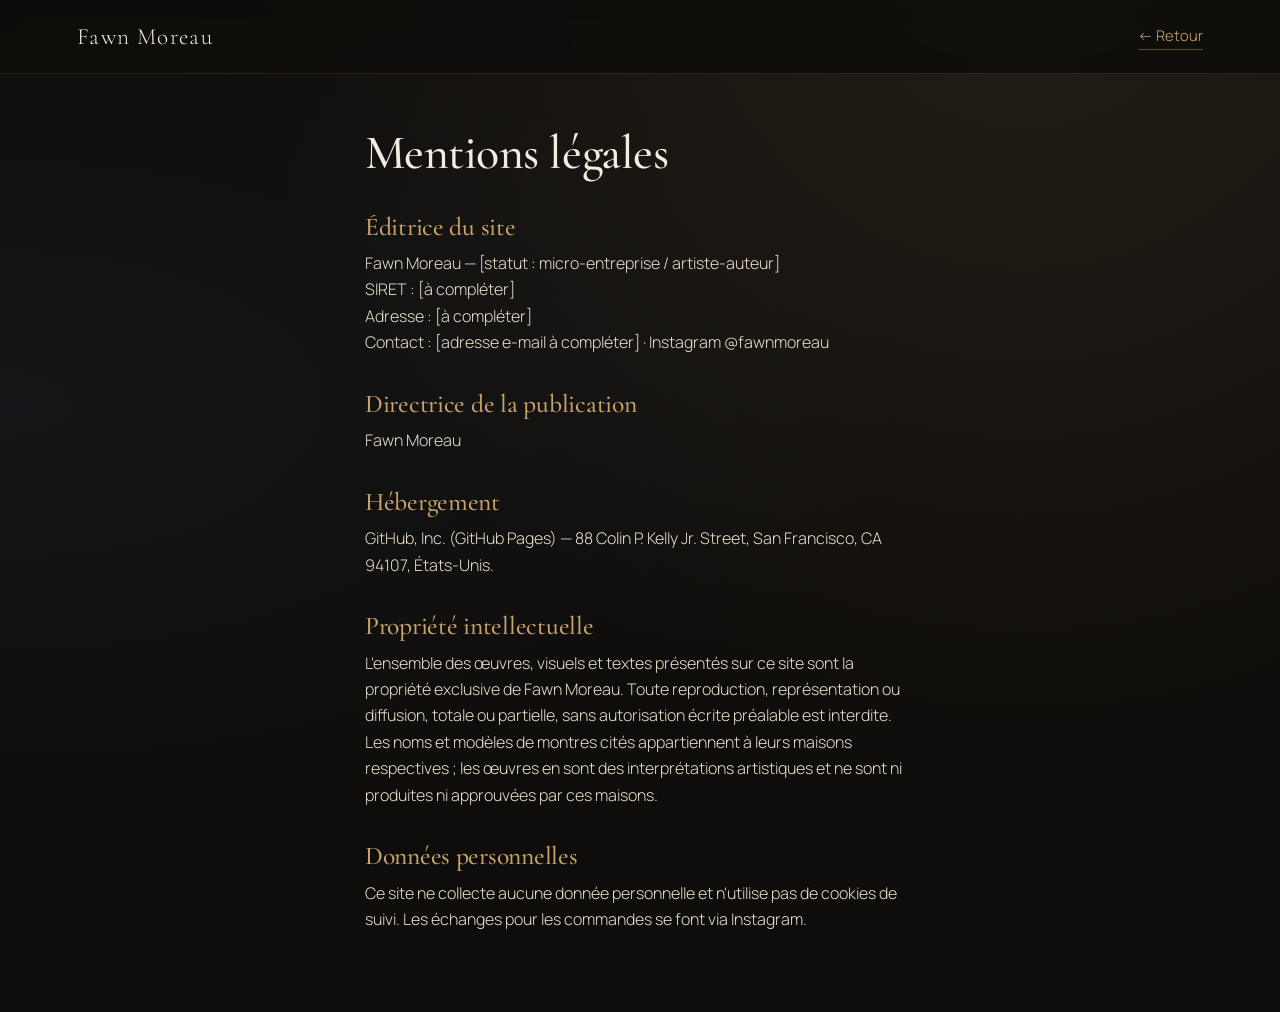
==== mentions-legales.html @ d0f55d81 "Site vitrine Fawn Moreau — première version Co-Authored-By: Claude Opus 5.5 <noreply@anthropic.com> " ====
<!DOCTYPE html>
<html lang="fr">
<head>
<meta charset="utf-8">
<meta name="viewport" content="width=device-width, initial-scale=1">
<title>Mentions légales — Fawn Moreau</title>
<meta name="robots" content="noindex">
<link rel="icon" href="favicon.svg" type="image/svg+xml">
<link href="https://fonts.googleapis.com/css2?family=Cormorant+Garamond:wght@500&family=Manrope:wght@300;400&display=swap" rel="stylesheet">
<link rel="stylesheet" href="style.css">
<style>.legal{max-width:44rem;margin:auto;padding:8rem 6vw 5rem}.legal h1{font-size:3rem;margin-bottom:2rem}.legal h2{font-size:1.6rem;margin:2.2rem 0 .6rem;color:var(--gold)}.legal p{color:var(--cream)}</style>
</head>
<body>
<header class="nav scrolled"><a href="index.html" class="brand">Fawn Moreau</a><a href="index.html" class="link">← Retour</a></header>
<main class="legal">
  <h1>Mentions légales</h1>

  <h2>Éditrice du site</h2>
  <p>Fawn Moreau — [statut : micro-entreprise / artiste-auteur]<br>
  SIRET : [à compléter]<br>
  Adresse : [à compléter]<br>
  Contact : [adresse e-mail à compléter] · Instagram @fawnmoreau</p>

  <h2>Directrice de la publication</h2>
  <p>Fawn Moreau</p>

  <h2>Hébergement</h2>
  <p>GitHub, Inc. (GitHub Pages) — 88 Colin P. Kelly Jr. Street, San Francisco, CA 94107, États-Unis.</p>

  <h2>Propriété intellectuelle</h2>
  <p>L'ensemble des œuvres, visuels et textes présentés sur ce site sont la propriété exclusive de Fawn Moreau. Toute reproduction, représentation ou diffusion, totale ou partielle, sans autorisation écrite préalable est interdite. Les noms et modèles de montres cités appartiennent à leurs maisons respectives ; les œuvres en sont des interprétations artistiques et ne sont ni produites ni approuvées par ces maisons.</p>

  <h2>Données personnelles</h2>
  <p>Ce site ne collecte aucune donnée personnelle et n'utilise pas de cookies de suivi. Les échanges pour les commandes se font via Instagram.</p>
</main>
</body>
</html>
---- style.css ----
:root{
  --ink:#0f0d0b; --night:#141a24; --paper:#f3ece0; --cream:#e9dfcd; --gold:#c9a46a; --muted:#a59a88;
  --serif:"Cormorant Garamond",Georgia,serif; --sans:"Manrope",system-ui,sans-serif;
}
*{box-sizing:border-box;margin:0;padding:0}
html{scroll-behavior:smooth;scroll-padding-top:72px}
body{background:var(--ink);color:var(--paper);font-family:var(--sans);font-weight:300;line-height:1.65;-webkit-font-smoothing:antialiased;
  background-image:radial-gradient(ellipse at 80% -10%,rgba(201,164,106,.12),transparent 55%),radial-gradient(ellipse at 0% 40%,rgba(60,80,120,.12),transparent 50%)}
a{color:inherit;text-decoration:none}
em{font-style:italic;color:var(--gold)}
h1,h2,h3{font-family:var(--serif);font-weight:500;line-height:1.05;letter-spacing:-.01em}
.eyebrow{font-size:.72rem;letter-spacing:.28em;text-transform:uppercase;color:var(--gold);margin-bottom:1rem}
.center{text-align:center}

/* NAV */
.nav{position:fixed;inset:0 0 auto;z-index:20;display:flex;align-items:center;justify-content:space-between;padding:1.1rem 6vw;transition:.3s}
.nav.scrolled{background:rgba(15,13,11,.86);backdrop-filter:blur(10px);border-bottom:1px solid rgba(201,164,106,.15)}
.brand{font-family:var(--serif);font-size:1.45rem;letter-spacing:.06em}
.links{display:flex;gap:2rem;align-items:center;font-size:.86rem}
.links a{opacity:.8;transition:.2s}.links a:hover{opacity:1;color:var(--gold)}
.pill{border:1px solid var(--gold);padding:.45rem 1.1rem;border-radius:99px;opacity:1!important;color:var(--gold)}
.burger{display:none;background:none;border:0;width:30px;height:20px;position:relative;cursor:pointer}
.burger span{position:absolute;left:0;right:0;height:1.5px;background:var(--paper)}
.burger span:first-child{top:5px}.burger span:last-child{bottom:5px}

/* HERO */
.hero{min-height:100svh;display:grid;grid-template-columns:1.1fr .9fr;align-items:center;gap:4vw;padding:7rem 6vw 4rem}
.hero h1{font-size:clamp(3.2rem,8vw,7rem);margin-bottom:1.6rem}
.lead{max-width:34rem;color:var(--cream);font-size:1.05rem}
.cta{display:flex;gap:1rem;flex-wrap:wrap;margin-top:2.2rem}
.cta.center{justify-content:center}
.btn{display:inline-block;background:var(--gold);color:var(--ink);padding:.95rem 1.8rem;border-radius:99px;font-weight:500;font-size:.9rem;transition:.25s}
.btn:hover{transform:translateY(-2px);box-shadow:0 10px 30px rgba(201,164,106,.25)}
.btn.ghost{background:transparent;color:var(--paper);border:1px solid rgba(243,236,224,.35)}
.hero-art{display:flex;justify-content:center}
.hero-art svg{width:min(100%,430px);height:auto;filter:drop-shadow(0 40px 60px rgba(0,0,0,.6));animation:float 9s ease-in-out infinite}
@keyframes float{50%{transform:translateY(-12px) rotate(-1.5deg)}}

/* SECTIONS */
.section{padding:7rem 6vw;opacity:0;transform:translateY(24px);transition:opacity .9s,transform .9s}
.section.in{opacity:1;transform:none}
.section-head{max-width:40rem;margin-bottom:3.5rem}
.section-head h2,.about h2{font-size:clamp(2.4rem,5vw,3.8rem);margin-bottom:1.2rem}
.section-head p:not(.eyebrow){color:var(--cream)}

/* GRID */
.grid{display:grid;grid-template-columns:repeat(auto-fill,minmax(250px,1fr));gap:2.6rem 2rem}
.card .frame{position:relative;aspect-ratio:3/4;border-radius:4px;overflow:hidden;display:grid;place-items:center;
  background:radial-gradient(circle at 50% 35%,color-mix(in srgb,var(--bg) 70%,#fff 8%),var(--bg));
  box-shadow:0 20px 40px rgba(0,0,0,.35);transition:transform .5s}
.card .frame img{width:100%;height:100%;object-fit:cover}
.card .dial{width:78%}
.card:hover .frame{transform:translateY(-6px)}
.card h3{font-size:1.45rem;margin-top:1.1rem}
.card p{font-size:.8rem;color:var(--muted);letter-spacing:.06em}
.badge{position:absolute;top:.8rem;left:.8rem;font-size:.66rem;letter-spacing:.14em;text-transform:uppercase;padding:.3rem .7rem;border-radius:99px;background:rgba(15,13,11,.7);backdrop-filter:blur(6px)}
.badge.dispo{color:#b9e3b0}.badge.vendu{color:var(--muted)}

/* SAISONS */
.saisons{background:linear-gradient(180deg,transparent,rgba(20,26,36,.7),transparent)}
.seasons{display:grid;grid-template-columns:repeat(4,1fr);gap:1.2rem;margin-bottom:2.5rem}
.season{position:relative;aspect-ratio:2/3;border-radius:4px;overflow:hidden;display:grid;place-items:center;background:var(--bg);transition:.4s}
.season svg{width:80%}.season img{width:100%;height:100%;object-fit:cover}
.season span{position:absolute;bottom:1rem;left:0;right:0;text-align:center;font-family:var(--serif);font-size:1.6rem;font-style:italic}
.season:hover{transform:scale(1.02)}
.link{color:var(--gold);border-bottom:1px solid rgba(201,164,106,.4);padding-bottom:2px;font-size:.92rem}

/* CARNET */
.carnet{background:var(--paper);color:var(--ink)}
.carnet .section-head p:not(.eyebrow){color:#4a4136}
.carnet .eyebrow{color:#9b7a44}
.ribbon{display:grid;grid-template-columns:repeat(auto-fill,minmax(260px,1fr));border-top:1px solid #d6cab4}
.page{display:flex;align-items:baseline;gap:1rem;padding:1.1rem .4rem;border-bottom:1px solid #d6cab4;transition:.25s}
.page .num{font-size:.72rem;color:#9b7a44;letter-spacing:.1em}
.page .name{font-family:var(--serif);font-size:1.35rem;flex:1}
.page .arrow{opacity:0;transition:.25s}
.page:hover{padding-left:1rem;background:#ebe2d2}.page:hover .arrow{opacity:1}

/* ABOUT */
.about-grid{display:grid;grid-template-columns:.8fr 1.2fr;gap:5vw;align-items:center;max-width:1100px;margin:auto}
.about-photo{aspect-ratio:4/5;border-radius:4px;background:linear-gradient(160deg,#2a2219,#0f0d0b);display:grid;place-items:center;border:1px solid rgba(201,164,106,.2);overflow:hidden}
.about-photo img{width:100%;height:100%;object-fit:cover}
.about-photo span{font-family:var(--serif);font-size:5rem;color:var(--gold);opacity:.5}
.about p:not(.eyebrow){color:var(--cream);margin-bottom:1.1rem}

/* REFS */
.refs{padding-top:3rem}
.ref-list{list-style:none;display:grid;grid-template-columns:repeat(3,1fr);gap:1px;background:rgba(201,164,106,.18);border:1px solid rgba(201,164,106,.18);max-width:1100px;margin:auto}
.ref-list li{background:var(--ink);padding:2rem 1.6rem;text-align:center}
.ref-list strong{display:block;font-family:var(--serif);font-weight:500;font-size:1.5rem}
.ref-list span{font-size:.8rem;color:var(--muted)}

/* OFFERS */
.offers{display:grid;grid-template-columns:repeat(3,1fr);gap:1.5rem;max-width:1100px}
.offer{border:1px solid rgba(243,236,224,.14);border-radius:6px;padding:2.4rem 2rem;transition:.3s}
.offer:hover{border-color:var(--gold)}
.offer.featured{background:linear-gradient(170deg,rgba(201,164,106,.14),transparent)}
.offer .tech{font-size:.7rem;letter-spacing:.24em;text-transform:uppercase;color:var(--gold)}
.offer h3{font-size:2rem;margin:.4rem 0 .2rem}
.offer .fmt{color:var(--muted);font-size:.85rem}
.offer .price{font-family:var(--serif);font-size:3rem;margin:1.2rem 0 .6rem;color:var(--paper)}
.offer .desc{font-size:.9rem;color:var(--cream)}
.steps{list-style:none;display:grid;grid-template-columns:repeat(3,1fr);gap:1.5rem;margin-top:3rem;max-width:1100px;color:var(--cream);font-size:.92rem}
.steps span{display:inline-grid;place-items:center;width:1.9rem;height:1.9rem;border:1px solid var(--gold);color:var(--gold);border-radius:50%;margin-right:.7rem;font-size:.8rem}

/* COMMANDER */
.commander{text-align:center;padding:8rem 6vw}
.commander h2{font-size:clamp(2.6rem,6vw,4.6rem);margin-bottom:1rem}
.commander p{color:var(--cream);max-width:32rem;margin:auto}

/* FOOTER */
.footer{text-align:center;padding:3rem 6vw 4rem;border-top:1px solid rgba(201,164,106,.15);font-size:.85rem;color:var(--muted)}
.footer .brand{color:var(--paper);margin-bottom:.3rem}
.footer a{color:var(--cream)}.footer a:hover{color:var(--gold)}
.small{font-size:.72rem;margin-top:1rem}

/* MOBILE */
@media (max-width:860px){
  .burger{display:block;z-index:2}
  .links{position:fixed;inset:0;flex-direction:column;justify-content:center;gap:1.8rem;font-size:1.3rem;background:rgba(15,13,11,.97);opacity:0;pointer-events:none;transition:.3s}
  .links.open{opacity:1;pointer-events:auto}
  .hero{grid-template-columns:1fr;text-align:left;padding-top:6.5rem;min-height:auto}
  .hero-art{order:-1}.hero-art svg{width:62%}
  .section{padding:5rem 6vw}
  .seasons{grid-template-columns:repeat(2,1fr)}
  .about-grid,.offers,.steps,.ref-list{grid-template-columns:1fr}
  .grid{grid-template-columns:repeat(2,1fr);gap:1.6rem 1rem}
  .card h3{font-size:1.15rem}
}
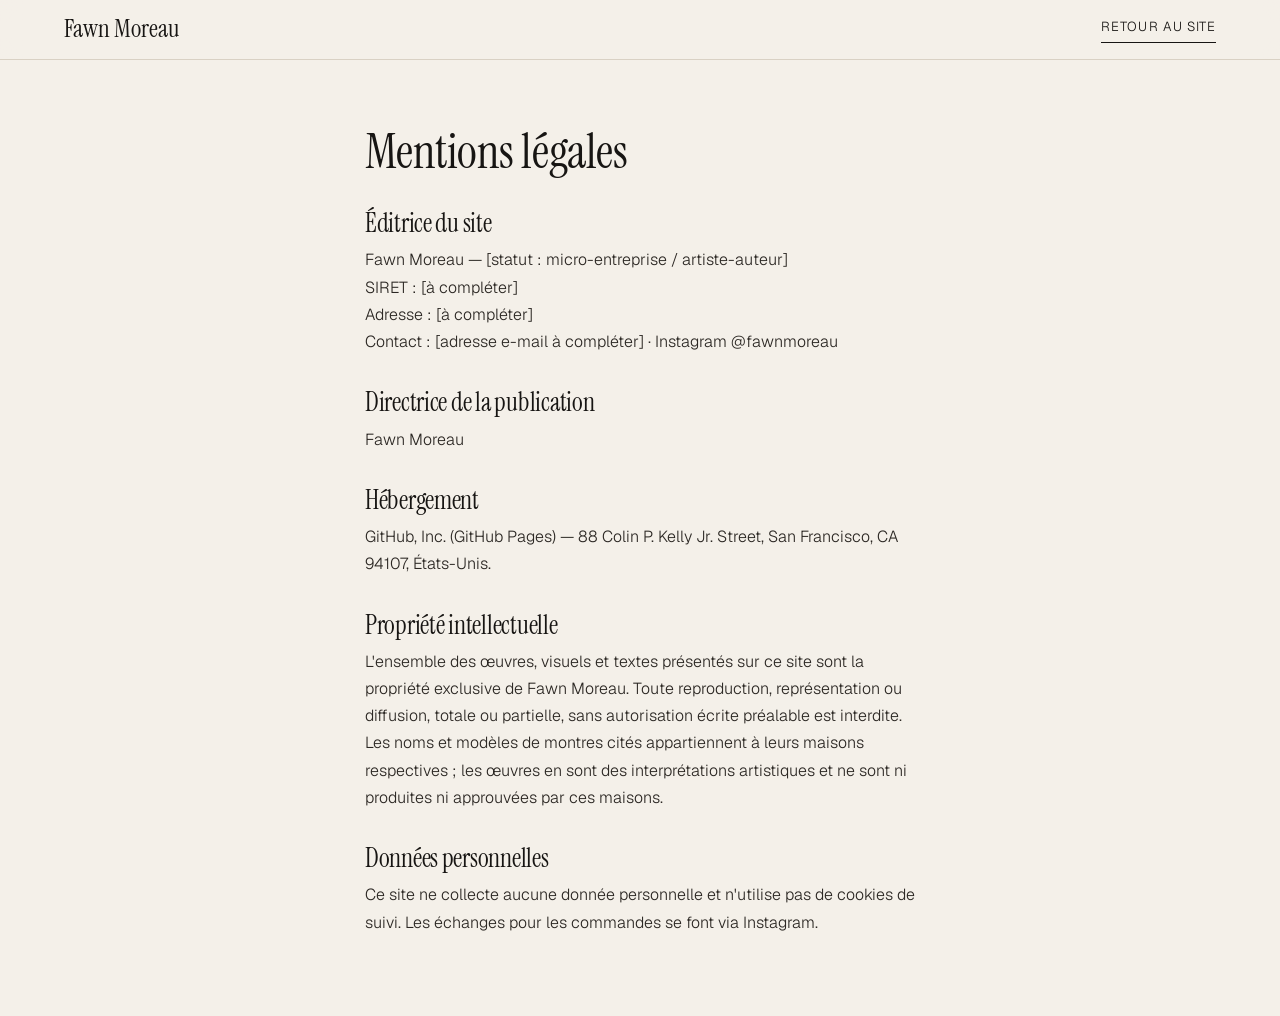
==== commit de52e070: "Refonte : vraies images, première personne, sur-mesure au centre, nouvelle typo Co-Authored-By: Clau" ====
--- a/mentions-legales.html
+++ b/mentions-legales.html
@@ -6,12 +6,13 @@
 <title>Mentions légales — Fawn Moreau</title>
 <meta name="robots" content="noindex">
 <link rel="icon" href="favicon.svg" type="image/svg+xml">
-<link href="https://fonts.googleapis.com/css2?family=Cormorant+Garamond:wght@500&family=Manrope:wght@300;400&display=swap" rel="stylesheet">
+<link rel="preload" href="fonts/instrument-serif-latin-400-normal.woff2" as="font" type="font/woff2" crossorigin>
+<link rel="stylesheet" href="fonts/fonts.css">
 <link rel="stylesheet" href="style.css">
-<style>.legal{max-width:44rem;margin:auto;padding:8rem 6vw 5rem}.legal h1{font-size:3rem;margin-bottom:2rem}.legal h2{font-size:1.6rem;margin:2.2rem 0 .6rem;color:var(--gold)}.legal p{color:var(--cream)}</style>
+<style>.legal{max-width:44rem;margin:auto;padding:8rem 6vw 5rem}.legal h1{font-size:3rem;margin-bottom:2rem}.legal h2{font-size:1.6rem;margin:2.2rem 0 .6rem;color:var(--ink)}.legal p{color:var(--ink-2)}</style>
 </head>
 <body>
-<header class="nav scrolled"><a href="index.html" class="brand">Fawn Moreau</a><a href="index.html" class="link">← Retour</a></header>
+<header class="top solid"><a href="index.html" class="logo">Fawn Moreau</a><a href="index.html" class="txt-link">Retour au site</a></header>
 <main class="legal">
   <h1>Mentions légales</h1>
 
--- a/fonts/fonts.css
+++ b/fonts/fonts.css
@@ -0,0 +1,4 @@
+@font-face{font-family:"Instrument Serif";font-style:normal;font-weight:400;font-display:swap;src:url(instrument-serif-latin-400-normal.woff2) format("woff2")}
+@font-face{font-family:"Instrument Serif";font-style:italic;font-weight:400;font-display:swap;src:url(instrument-serif-latin-400-italic.woff2) format("woff2")}
+@font-face{font-family:"Geist";font-style:normal;font-weight:300;font-display:swap;src:url(geist-latin-300-normal.woff2) format("woff2")}
+@font-face{font-family:"Geist";font-style:normal;font-weight:400;font-display:swap;src:url(geist-latin-400-normal.woff2) format("woff2")}
--- a/style.css
+++ b/style.css
@@ -1,129 +1,186 @@
 :root{
-  --ink:#0f0d0b; --night:#141a24; --paper:#f3ece0; --cream:#e9dfcd; --gold:#c9a46a; --muted:#a59a88;
-  --serif:"Cormorant Garamond",Georgia,serif; --sans:"Manrope",system-ui,sans-serif;
+  --paper:#f4f0e9; --paper-2:#ebe5da; --ink:#171513; --ink-2:#2b2723; --muted:#7a7268; --line:#d9d1c4;
+  --night:#0f1115;
+  --serif:"Instrument Serif",Georgia,serif; --sans:"Geist",system-ui,-apple-system,sans-serif;
+  --pad:clamp(1.25rem,5vw,4.5rem);
 }
 *{box-sizing:border-box;margin:0;padding:0}
-html{scroll-behavior:smooth;scroll-padding-top:72px}
-body{background:var(--ink);color:var(--paper);font-family:var(--sans);font-weight:300;line-height:1.65;-webkit-font-smoothing:antialiased;
-  background-image:radial-gradient(ellipse at 80% -10%,rgba(201,164,106,.12),transparent 55%),radial-gradient(ellipse at 0% 40%,rgba(60,80,120,.12),transparent 50%)}
+html{scroll-behavior:smooth;scroll-padding-top:4.5rem;-webkit-text-size-adjust:100%}
+body{background:var(--paper);color:var(--ink);font-family:var(--sans);font-weight:300;font-size:1rem;line-height:1.7;-webkit-font-smoothing:antialiased}
+img{display:block;max-width:100%}
 a{color:inherit;text-decoration:none}
-em{font-style:italic;color:var(--gold)}
-h1,h2,h3{font-family:var(--serif);font-weight:500;line-height:1.05;letter-spacing:-.01em}
-.eyebrow{font-size:.72rem;letter-spacing:.28em;text-transform:uppercase;color:var(--gold);margin-bottom:1rem}
+h1,h2,h3{font-family:var(--serif);font-weight:400;line-height:1;letter-spacing:-.01em}
+em{font-style:italic}
+.kicker{font-size:.7rem;letter-spacing:.22em;text-transform:uppercase;font-weight:400;color:var(--muted);margin-bottom:1.1rem}
 .center{text-align:center}
 
-/* NAV */
-.nav{position:fixed;inset:0 0 auto;z-index:20;display:flex;align-items:center;justify-content:space-between;padding:1.1rem 6vw;transition:.3s}
-.nav.scrolled{background:rgba(15,13,11,.86);backdrop-filter:blur(10px);border-bottom:1px solid rgba(201,164,106,.15)}
-.brand{font-family:var(--serif);font-size:1.45rem;letter-spacing:.06em}
-.links{display:flex;gap:2rem;align-items:center;font-size:.86rem}
-.links a{opacity:.8;transition:.2s}.links a:hover{opacity:1;color:var(--gold)}
-.pill{border:1px solid var(--gold);padding:.45rem 1.1rem;border-radius:99px;opacity:1!important;color:var(--gold)}
-.burger{display:none;background:none;border:0;width:30px;height:20px;position:relative;cursor:pointer}
-.burger span{position:absolute;left:0;right:0;height:1.5px;background:var(--paper)}
-.burger span:first-child{top:5px}.burger span:last-child{bottom:5px}
+/* BOUTONS */
+.btn{display:inline-block;background:var(--ink);color:var(--paper);padding:1rem 1.9rem;font-size:.82rem;letter-spacing:.08em;text-transform:uppercase;font-weight:400;transition:background .3s,color .3s}
+.btn:hover{background:var(--ink-2)}
+.btn.light{background:var(--paper);color:var(--ink)}
+.btn.light:hover{background:#fff}
+.txt-link{font-size:.82rem;letter-spacing:.08em;text-transform:uppercase;border-bottom:1px solid currentColor;padding-bottom:.2rem}
 
-/* HERO */
-.hero{min-height:100svh;display:grid;grid-template-columns:1.1fr .9fr;align-items:center;gap:4vw;padding:7rem 6vw 4rem}
-.hero h1{font-size:clamp(3.2rem,8vw,7rem);margin-bottom:1.6rem}
-.lead{max-width:34rem;color:var(--cream);font-size:1.05rem}
-.cta{display:flex;gap:1rem;flex-wrap:wrap;margin-top:2.2rem}
-.cta.center{justify-content:center}
-.btn{display:inline-block;background:var(--gold);color:var(--ink);padding:.95rem 1.8rem;border-radius:99px;font-weight:500;font-size:.9rem;transition:.25s}
-.btn:hover{transform:translateY(-2px);box-shadow:0 10px 30px rgba(201,164,106,.25)}
-.btn.ghost{background:transparent;color:var(--paper);border:1px solid rgba(243,236,224,.35)}
-.hero-art{display:flex;justify-content:center}
-.hero-art svg{width:min(100%,430px);height:auto;filter:drop-shadow(0 40px 60px rgba(0,0,0,.6));animation:float 9s ease-in-out infinite}
-@keyframes float{50%{transform:translateY(-12px) rotate(-1.5deg)}}
+/* EN-TETE */
+.top{position:fixed;inset:0 0 auto;z-index:30;display:flex;align-items:center;gap:2.5rem;padding:1.3rem var(--pad);color:#fff;transition:background .4s,color .4s,padding .4s}
+.top.solid{background:rgba(244,240,233,.94);backdrop-filter:blur(12px);-webkit-backdrop-filter:blur(12px);color:var(--ink);padding-top:.9rem;padding-bottom:.9rem;border-bottom:1px solid var(--line)}
+.logo{font-family:var(--serif);font-size:1.55rem;line-height:1;margin-right:auto}
+.menu{display:flex;gap:2.2rem;font-size:.82rem;letter-spacing:.04em}
+.menu a{opacity:.85}.menu a:hover{opacity:1}
+.top-cta{font-size:.78rem;letter-spacing:.1em;text-transform:uppercase;border:1px solid currentColor;padding:.55rem 1.1rem}
+.burger{display:none;width:28px;height:18px;position:relative;background:none;border:0;cursor:pointer;color:inherit}
+.burger span{position:absolute;left:0;right:0;height:1px;background:currentColor;transition:.3s}
+.burger span:first-child{top:4px}.burger span:last-child{bottom:4px}
 
-/* SECTIONS */
-.section{padding:7rem 6vw;opacity:0;transform:translateY(24px);transition:opacity .9s,transform .9s}
-.section.in{opacity:1;transform:none}
-.section-head{max-width:40rem;margin-bottom:3.5rem}
-.section-head h2,.about h2{font-size:clamp(2.4rem,5vw,3.8rem);margin-bottom:1.2rem}
-.section-head p:not(.eyebrow){color:var(--cream)}
+/* ACCUEIL */
+.hero{position:relative;height:100svh;min-height:560px;color:#fff;overflow:hidden}
+.hero-img img{position:absolute;inset:0;width:100%;height:100%;object-fit:cover;object-position:50% 40%}
+.hero::after{content:"";position:absolute;inset:0;background:linear-gradient(90deg,rgba(10,10,12,.78) 0%,rgba(10,10,12,.35) 55%,rgba(10,10,12,.1) 100%),linear-gradient(0deg,rgba(10,10,12,.55),transparent 45%)}
+.hero-txt{position:absolute;z-index:2;left:var(--pad);bottom:clamp(3rem,10vh,7rem);max-width:36rem}
+.hero .kicker{color:rgba(255,255,255,.75)}
+.hero h1{font-size:clamp(3.4rem,8.5vw,7.5rem);margin-bottom:1.6rem}
+.lead{font-size:clamp(1rem,1.3vw,1.12rem);color:rgba(255,255,255,.88);max-width:30rem}
+.actions{display:flex;flex-wrap:wrap;align-items:center;gap:1.8rem;margin-top:2.2rem}
+.hero .btn{background:var(--paper);color:var(--ink)}
+.hero .btn:hover{background:#fff}
 
-/* GRID */
-.grid{display:grid;grid-template-columns:repeat(auto-fill,minmax(250px,1fr));gap:2.6rem 2rem}
-.card .frame{position:relative;aspect-ratio:3/4;border-radius:4px;overflow:hidden;display:grid;place-items:center;
-  background:radial-gradient(circle at 50% 35%,color-mix(in srgb,var(--bg) 70%,#fff 8%),var(--bg));
-  box-shadow:0 20px 40px rgba(0,0,0,.35);transition:transform .5s}
-.card .frame img{width:100%;height:100%;object-fit:cover}
-.card .dial{width:78%}
-.card:hover .frame{transform:translateY(-6px)}
-.card h3{font-size:1.45rem;margin-top:1.1rem}
-.card p{font-size:.8rem;color:var(--muted);letter-spacing:.06em}
-.badge{position:absolute;top:.8rem;left:.8rem;font-size:.66rem;letter-spacing:.14em;text-transform:uppercase;padding:.3rem .7rem;border-radius:99px;background:rgba(15,13,11,.7);backdrop-filter:blur(6px)}
-.badge.dispo{color:#b9e3b0}.badge.vendu{color:var(--muted)}
+/* BLOCS */
+.block{padding:clamp(5rem,11vw,9rem) var(--pad)}
+.intro{max-width:34rem;margin-bottom:clamp(2.8rem,5vw,4.5rem)}
+.intro h2,.about h2,.contact h2{font-size:clamp(2.6rem,5.5vw,4.6rem);margin-bottom:1.4rem}
+.intro p:not(.kicker){color:var(--ink-2);margin-bottom:.8rem}
+
+/* ETAPES */
+.steps{list-style:none;display:grid;grid-template-columns:repeat(4,1fr);gap:clamp(1rem,2.2vw,2rem)}
+.steps figure{aspect-ratio:3/4;overflow:hidden;margin-bottom:1.3rem;background:var(--paper-2)}
+.steps img{width:100%;height:100%;object-fit:cover;transition:transform 1.2s ease}
+.steps li:hover img{transform:scale(1.04)}
+.n{font-size:.72rem;letter-spacing:.2em;color:var(--muted)}
+.steps h3{font-size:1.75rem;margin:.35rem 0 .6rem}
+.steps p{font-size:.93rem;color:var(--ink-2)}
+
+/* FORMATS */
+.formats{display:grid;grid-template-columns:repeat(3,1fr);border-top:1px solid var(--ink);border-bottom:1px solid var(--line);margin:clamp(3.5rem,7vw,6rem) 0 3rem}
+.format{padding:2rem 1.5rem 2.2rem;text-align:center}
+.format + .format{border-left:1px solid var(--line)}
+.f-tech{font-size:.7rem;letter-spacing:.22em;text-transform:uppercase;color:var(--muted)}
+.f-name{font-size:.95rem;margin:.4rem 0 1rem}
+.f-price{font-family:var(--serif);font-size:clamp(2.6rem,4vw,3.4rem);line-height:1}
+
+/* OEUVRES */
+.dark{background:var(--night);color:#ece7df}
+.dark .kicker{color:#8f887e}
+.dark .intro p:not(.kicker){color:#c9c2b7}
+.gallery{display:grid;grid-template-columns:repeat(4,1fr);gap:clamp(.6rem,1.4vw,1.25rem)}
+.gallery figure,.seasons figure,.strip figure{cursor:zoom-in;outline:none}
+.gallery figure{overflow:hidden}
+.gallery img{width:100%;aspect-ratio:3/4;object-fit:cover;transition:transform 1.2s ease,opacity .5s}
+.gallery figure:hover img{transform:scale(1.035)}
+figcaption{font-size:.78rem;letter-spacing:.04em;color:var(--muted);padding-top:.7rem}
+.dark figcaption{color:#8f887e}
+.gallery figure:nth-child(even){margin-top:clamp(1.5rem,4vw,3.5rem);margin-bottom:calc(-1 * clamp(1.5rem,4vw,3.5rem))}
+.gallery{padding-bottom:clamp(1.5rem,4vw,3.5rem)}
 
 /* SAISONS */
-.saisons{background:linear-gradient(180deg,transparent,rgba(20,26,36,.7),transparent)}
-.seasons{display:grid;grid-template-columns:repeat(4,1fr);gap:1.2rem;margin-bottom:2.5rem}
-.season{position:relative;aspect-ratio:2/3;border-radius:4px;overflow:hidden;display:grid;place-items:center;background:var(--bg);transition:.4s}
-.season svg{width:80%}.season img{width:100%;height:100%;object-fit:cover}
-.season span{position:absolute;bottom:1rem;left:0;right:0;text-align:center;font-family:var(--serif);font-size:1.6rem;font-style:italic}
-.season:hover{transform:scale(1.02)}
-.link{color:var(--gold);border-bottom:1px solid rgba(201,164,106,.4);padding-bottom:2px;font-size:.92rem}
+.seasons{display:grid;grid-template-columns:repeat(4,1fr);gap:clamp(.6rem,1.4vw,1.25rem)}
+.seasons img{width:100%;aspect-ratio:9/16;object-fit:cover}
+.seasons figcaption{font-family:var(--serif);font-size:1.6rem;color:var(--ink);letter-spacing:0;padding-top:.6rem}
 
 /* CARNET */
-.carnet{background:var(--paper);color:var(--ink)}
-.carnet .section-head p:not(.eyebrow){color:#4a4136}
-.carnet .eyebrow{color:#9b7a44}
-.ribbon{display:grid;grid-template-columns:repeat(auto-fill,minmax(260px,1fr));border-top:1px solid #d6cab4}
-.page{display:flex;align-items:baseline;gap:1rem;padding:1.1rem .4rem;border-bottom:1px solid #d6cab4;transition:.25s}
-.page .num{font-size:.72rem;color:#9b7a44;letter-spacing:.1em}
-.page .name{font-family:var(--serif);font-size:1.35rem;flex:1}
-.page .arrow{opacity:0;transition:.25s}
-.page:hover{padding-left:1rem;background:#ebe2d2}.page:hover .arrow{opacity:1}
+.paper{background:var(--paper-2)}
+.carnet-wrap{display:grid;grid-template-columns:minmax(16rem,26rem) 1fr;gap:clamp(2rem,5vw,5rem);align-items:start}
+.carnet-wrap .intro{position:sticky;top:7rem}
+.strip{display:grid;grid-template-columns:repeat(3,1fr);gap:clamp(.6rem,1.4vw,1.25rem)}
+.strip img{width:100%;aspect-ratio:4/5;object-fit:cover}
 
-/* ABOUT */
-.about-grid{display:grid;grid-template-columns:.8fr 1.2fr;gap:5vw;align-items:center;max-width:1100px;margin:auto}
-.about-photo{aspect-ratio:4/5;border-radius:4px;background:linear-gradient(160deg,#2a2219,#0f0d0b);display:grid;place-items:center;border:1px solid rgba(201,164,106,.2);overflow:hidden}
-.about-photo img{width:100%;height:100%;object-fit:cover}
-.about-photo span{font-family:var(--serif);font-size:5rem;color:var(--gold);opacity:.5}
-.about p:not(.eyebrow){color:var(--cream);margin-bottom:1.1rem}
+/* A PROPOS */
+.about{display:grid;grid-template-columns:5fr 6fr;gap:clamp(2rem,6vw,6rem);align-items:center;max-width:1150px;margin:0 auto}
+.about-img{aspect-ratio:4/5;overflow:hidden}
+.about-img img{width:100%;height:100%;object-fit:cover}
+.about-txt p:not(.kicker){color:var(--ink-2);margin-bottom:1rem;max-width:32rem}
+.moments{display:grid;grid-template-columns:repeat(3,1fr);gap:clamp(.6rem,1.4vw,1.25rem);max-width:1150px;margin:clamp(4rem,8vw,7rem) auto 0}
+.moments img{width:100%;aspect-ratio:4/3;object-fit:cover}
 
-/* REFS */
-.refs{padding-top:3rem}
-.ref-list{list-style:none;display:grid;grid-template-columns:repeat(3,1fr);gap:1px;background:rgba(201,164,106,.18);border:1px solid rgba(201,164,106,.18);max-width:1100px;margin:auto}
-.ref-list li{background:var(--ink);padding:2rem 1.6rem;text-align:center}
-.ref-list strong{display:block;font-family:var(--serif);font-weight:500;font-size:1.5rem}
-.ref-list span{font-size:.8rem;color:var(--muted)}
+/* CONTACT */
+.contact{background:var(--night);color:#fff;display:grid;grid-template-columns:1fr 1fr;align-items:center;gap:clamp(2rem,6vw,6rem);padding:clamp(5rem,10vw,8rem) var(--pad)}
+.contact-bg{width:100%;max-width:440px;aspect-ratio:4/5;object-fit:cover;justify-self:end;order:2}
+.contact-txt{max-width:30rem;justify-self:start}
+.contact .kicker{color:rgba(255,255,255,.7)}
+.contact p:not(.kicker){color:rgba(255,255,255,.85);margin-bottom:2.2rem}
 
-/* OFFERS */
-.offers{display:grid;grid-template-columns:repeat(3,1fr);gap:1.5rem;max-width:1100px}
-.offer{border:1px solid rgba(243,236,224,.14);border-radius:6px;padding:2.4rem 2rem;transition:.3s}
-.offer:hover{border-color:var(--gold)}
-.offer.featured{background:linear-gradient(170deg,rgba(201,164,106,.14),transparent)}
-.offer .tech{font-size:.7rem;letter-spacing:.24em;text-transform:uppercase;color:var(--gold)}
-.offer h3{font-size:2rem;margin:.4rem 0 .2rem}
-.offer .fmt{color:var(--muted);font-size:.85rem}
-.offer .price{font-family:var(--serif);font-size:3rem;margin:1.2rem 0 .6rem;color:var(--paper)}
-.offer .desc{font-size:.9rem;color:var(--cream)}
-.steps{list-style:none;display:grid;grid-template-columns:repeat(3,1fr);gap:1.5rem;margin-top:3rem;max-width:1100px;color:var(--cream);font-size:.92rem}
-.steps span{display:inline-grid;place-items:center;width:1.9rem;height:1.9rem;border:1px solid var(--gold);color:var(--gold);border-radius:50%;margin-right:.7rem;font-size:.8rem}
+/* PIED */
+.foot{text-align:center;padding:3.5rem var(--pad) 3rem;font-size:.85rem;color:var(--muted)}
+.foot .logo{color:var(--ink);font-size:1.7rem;margin:0 0 .3rem}
+.foot a{color:var(--ink-2);border-bottom:1px solid var(--line)}
+.sep{display:inline-block;width:1.4rem}
+.small{font-size:.72rem;margin-top:1.2rem}
 
-/* COMMANDER */
-.commander{text-align:center;padding:8rem 6vw}
-.commander h2{font-size:clamp(2.6rem,6vw,4.6rem);margin-bottom:1rem}
-.commander p{color:var(--cream);max-width:32rem;margin:auto}
+/* VISIONNEUSE */
+.lightbox{position:fixed;inset:0;z-index:50;background:rgba(10,10,12,.96);display:flex;align-items:center;justify-content:center;opacity:0;pointer-events:none;transition:opacity .35s}
+.lightbox.on{opacity:1;pointer-events:auto}
+.lightbox img{max-height:86vh;max-width:88vw;object-fit:contain}
+.lb-close{position:absolute;top:1.2rem;right:var(--pad);background:none;border:0;color:#ddd;font:400 .75rem var(--sans);letter-spacing:.2em;text-transform:uppercase;cursor:pointer}
+.lb-prev,.lb-next{position:absolute;top:0;bottom:0;width:22vw;background:none;border:0;cursor:pointer}
+.lb-prev{left:0;cursor:w-resize}.lb-next{right:0;cursor:e-resize}
+.lb-cap{position:absolute;bottom:1.4rem;left:0;right:0;text-align:center;color:#bbb;font-family:var(--serif);font-size:1.3rem}
 
-/* FOOTER */
-.footer{text-align:center;padding:3rem 6vw 4rem;border-top:1px solid rgba(201,164,106,.15);font-size:.85rem;color:var(--muted)}
-.footer .brand{color:var(--paper);margin-bottom:.3rem}
-.footer a{color:var(--cream)}.footer a:hover{color:var(--gold)}
-.small{font-size:.72rem;margin-top:1rem}
+/* APPARITION */
+.intro,.steps li,.gallery figure,.seasons figure,.about,.moments figure,.formats{opacity:0;transition:opacity 1s ease, transform 1s ease}
+.in{opacity:1!important}
+
+/* ACCUEIL ORDINATEUR : texte à gauche, photo entière à droite */
+@media (min-width:901px){
+  .hero{display:grid;grid-template-columns:1fr minmax(0,.82fr);height:auto;min-height:100svh;color:var(--ink);background:var(--paper)}
+  .hero::after{display:none}
+  .hero-img{grid-column:2;position:relative;height:100svh;min-height:640px}
+  .hero-img img{object-position:50% 30%}
+  .hero-txt{grid-column:1;grid-row:1;position:static;align-self:end;padding:0 var(--pad) clamp(3.5rem,10vh,7rem)}
+  .hero .kicker{color:var(--muted)}
+  .lead{color:var(--ink-2)}
+  .hero .btn{background:var(--ink);color:var(--paper)}
+  .hero .btn:hover{background:var(--ink-2)}
+  .top,.top.solid{background:rgba(244,240,233,.94);backdrop-filter:blur(12px);-webkit-backdrop-filter:blur(12px);color:var(--ink);padding-top:1rem;padding-bottom:1rem;border-bottom:1px solid var(--line)}
+  .hero-img{margin-top:0}
+}
 
 /* MOBILE */
-@media (max-width:860px){
-  .burger{display:block;z-index:2}
-  .links{position:fixed;inset:0;flex-direction:column;justify-content:center;gap:1.8rem;font-size:1.3rem;background:rgba(15,13,11,.97);opacity:0;pointer-events:none;transition:.3s}
-  .links.open{opacity:1;pointer-events:auto}
-  .hero{grid-template-columns:1fr;text-align:left;padding-top:6.5rem;min-height:auto}
-  .hero-art{order:-1}.hero-art svg{width:62%}
-  .section{padding:5rem 6vw}
+@media (max-width:900px){
+  .menu{position:fixed;inset:0;z-index:-1;flex-direction:column;justify-content:center;align-items:center;gap:1.6rem;background:var(--paper);color:var(--ink);font-family:var(--serif);font-size:2.4rem;letter-spacing:0;opacity:0;pointer-events:none;transition:opacity .35s}
+  .nav-open .menu{opacity:1;pointer-events:auto}
+  .nav-open .top{color:var(--ink)}
+  .nav-open .burger span:first-child{top:8px;transform:rotate(45deg)}
+  .nav-open .burger span:last-child{bottom:9px;transform:rotate(-45deg)}
+  .burger{display:block}
+  .top{gap:1.2rem}
+  .top-cta{padding:.45rem .8rem;font-size:.7rem}
+  .hero::after{background:linear-gradient(0deg,rgba(10,10,12,.85) 0%,rgba(10,10,12,.4) 50%,rgba(10,10,12,.15) 100%)}
+  .hero-img img{object-position:60% 30%}
+  .hero-txt{right:var(--pad);bottom:2.5rem}
+  .steps{grid-template-columns:repeat(2,1fr);row-gap:2.6rem}
+  .steps h3{font-size:1.45rem}
+  .steps p{font-size:.88rem}
+  .formats{grid-template-columns:1fr}
+  .format + .format{border-left:0;border-top:1px solid var(--line)}
+  .format{display:flex;align-items:baseline;justify-content:space-between;text-align:left;padding:1.3rem 0;gap:1rem}
+  .f-name{margin:0;flex:1}
+  .f-price{font-size:2.2rem}
+  .gallery{grid-template-columns:repeat(2,1fr)}
   .seasons{grid-template-columns:repeat(2,1fr)}
-  .about-grid,.offers,.steps,.ref-list{grid-template-columns:1fr}
-  .grid{grid-template-columns:repeat(2,1fr);gap:1.6rem 1rem}
-  .card h3{font-size:1.15rem}
+  .carnet-wrap{grid-template-columns:1fr}
+  .carnet-wrap .intro{position:static}
+  .strip{display:flex;overflow-x:auto;scroll-snap-type:x mandatory;margin:0 calc(-1 * var(--pad));padding:0 var(--pad);gap:.8rem;scrollbar-width:none}
+  .strip::-webkit-scrollbar{display:none}
+  .strip figure{flex:0 0 68%;scroll-snap-align:start}
+  .about{grid-template-columns:1fr}
+  .contact{grid-template-columns:1fr;text-align:left}
+  .contact-bg{justify-self:stretch;max-width:none;order:0}
+  .moments{grid-template-columns:1fr 1fr}
+  .moments figure:last-child{grid-column:1/-1}
 }
+@media (max-width:560px){
+  .formats .f-tech{width:5.5rem}
+}
+@media (prefers-reduced-motion:reduce){
+  *{transition:none!important;scroll-behavior:auto!important}
+  .intro,.steps li,.gallery figure,.seasons figure,.about,.moments figure,.formats{opacity:1}
+}
